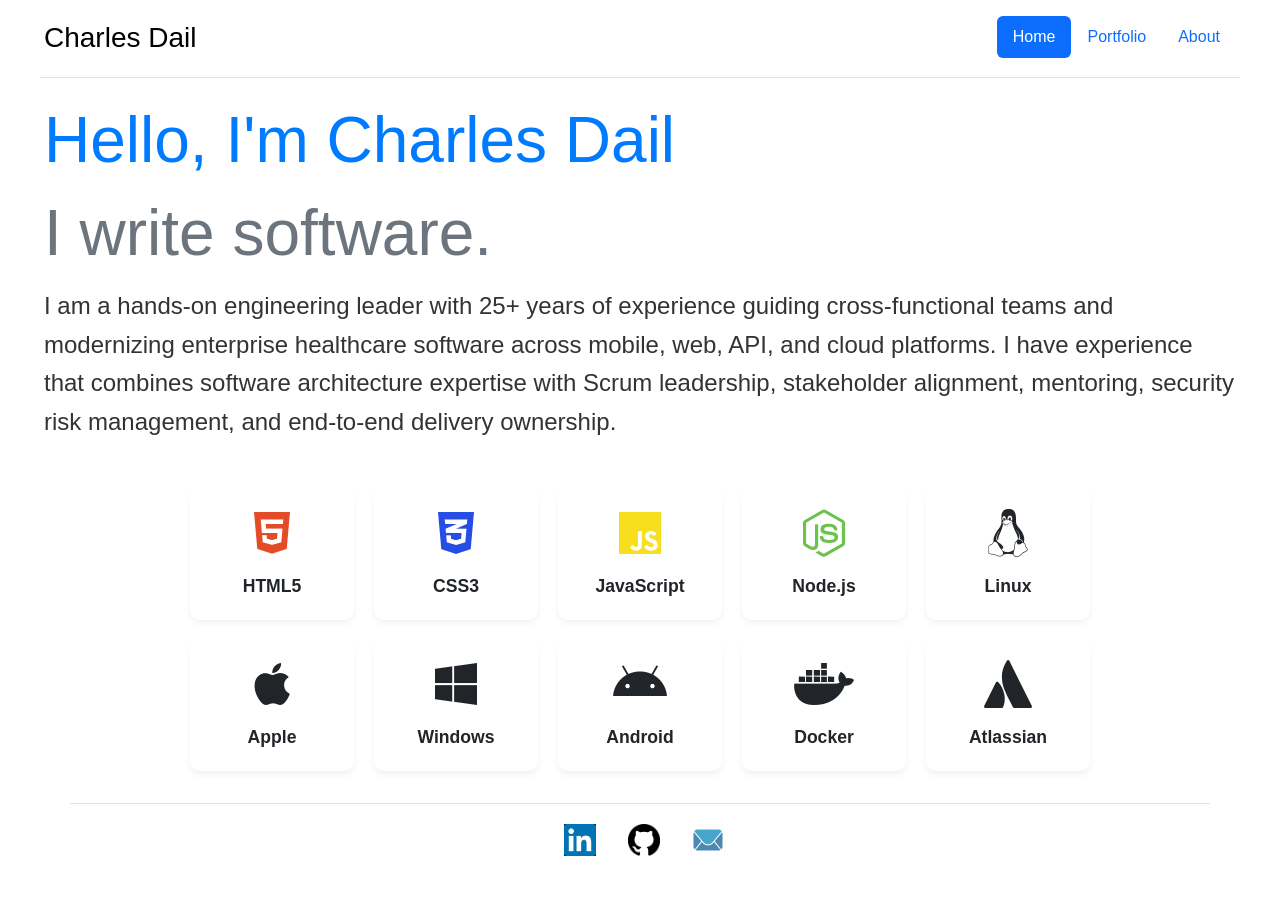
==== index.html @ 9e250a26 "updated icons" ====
<!doctype html>
<html lang="en">
  <head>
    <meta charset="UTF-8" />
    <meta name="viewport" content="width=device-width, initial-scale=1.0" />
    <meta
      http-equiv="Cache-Control"
      content="no-store, no-cache, must-revalidate, max-age=0"
    />
    <meta http-equiv="Pragma" content="no-cache" />
    <meta http-equiv="Expires" content="0" />
    <title>Charles Dail</title>
    <link
      href="https://cdn.jsdelivr.net/npm/bootstrap@5.3.8/dist/css/bootstrap.min.css"
      rel="stylesheet"
      integrity="sha384-sRIl4kxILFvY47J16cr9ZwB07vP4J8+LH7qKQnuqkuIAvNWLzeN8tE5YBujZqJLB"
      crossorigin="anonymous"
    />
    <link rel="stylesheet" href="styles/style.css" />
    <link
      rel="stylesheet"
      href="https://cdnjs.cloudflare.com/ajax/libs/font-awesome/6.7.2/css/all.min.css"
    />
  </head>
  <body>
    <div data-include="partials/header.html"></div>
    <main class="container-fluid px-1">
      <section>
        <p class="color-primary display-3">Hello, I'm Charles Dail</p>
        <p class="color-secondary display-3">I write software.</p>
        <p class="page-content">
          I am a hands-on engineering leader with 25+ years of experience
          guiding cross-functional teams and modernizing enterprise healthcare
          software across mobile, web, API, and cloud platforms. I have
          experience that combines software architecture expertise with Scrum
          leadership, stakeholder alignment, mentoring, security risk
          management, and end-to-end delivery ownership.
        </p>
      </section>
      <section class="d-flex justify-content-center align-items-center my-5">
        <div class="skills-container">
          <div class="skill-card">
            <i class="fa-brands fa-html5 html-icon"></i>
            <span>HTML5</span>
          </div>

          <div class="skill-card">
            <i class="fa-brands fa-css3-alt css-icon"></i>
            <span>CSS3</span>
          </div>

          <div class="skill-card">
            <i class="fa-brands fa-js js-icon"></i>
            <span>JavaScript</span>
          </div>
          <div class="skill-card">
            <i class="fa-brands fa-node-js node-icon"></i>
            <span>Node.js</span>
          </div>

          <div class="skill-card">
            <i class="fa-brands fa-linux linux-icon"></i>
            <span>Linux</span>
          </div>

          <div class="skill-card">
            <i class="fa-brands fa-apple apple-icon"></i>
            <span>Apple</span>
          </div>
          <div class="skill-card">
            <i class="fa-brands fa-windows windows-icon"></i>
            <span>Windows</span>
          </div>
          <div class="skill-card">
            <i class="fa-brands fa-android android-icon"></i>
            <span>Android</span>
          </div>

          <div class="skill-card">
            <i class="fa-brands fa-docker docker-icon"></i>
            <span>Docker</span>
          </div>
          <div class="skill-card">
            <i class="fa-brands fa-atlassian atlassian-icon"></i>
            <span>Atlassian</span>
          </div>
          <div class="skill-card">
            <i class="fa-brands fa-github github-icon"></i>
            <span>GitHub</span>
          </div>
        </div>
      </section>
    </main>
    <div data-include="partials/footer.html"></div>

    <script
      src="https://cdn.jsdelivr.net/npm/bootstrap@5.3.8/dist/js/bootstrap.bundle.min.js"
      integrity="sha384-FKyoEForCGlyvwx9Hj09JcYn3nv7wiPVlz7YYwJrWVcXK/BmnVDxM+D2scQbITxI"
      crossorigin="anonymous"
    ></script>
    <script src="scripts/includes.js"></script>
  </body>
</html>
---- styles/style.css ----
:root {
  --bg-color: #f4f7f6;
  --card-bg: #ffffff;
  --text-color: #333333;
  --html-color: #e34c26;
  --css-color: #264de4;
  --js-color: #f7df1e;
  --react-color: #61dafb;
  --node-color: #6cc24a;
  --python-color: #3776ab;
}
html {
  height: 100%;
}

body {
  font-family: Arial, sans-serif;
  margin: 0;
  padding: 0;
  line-height: 1.6;
  width: 100%;
  display: flex;
  flex-direction: column;
  height: 100vh;
  overflow: hidden;
}

main {
  flex: 1;
  overflow-y: auto;
  min-height: 0;
  padding-bottom: 5.5rem;
}
h1 {
  color: #333;
}

.container-fluid {
  max-width: 1200px;
  margin: 0 auto;
  width: 100%;
}

.color-primary {
  color: #007bff;
}
.color-secondary {
  color: #6c757d;
}

.profile-image {
  border: 3px solid black;
  height: 600px;
  width: 600px;
}

.social-icon {
  width: 32px;
  height: 32px;
}

.page-title {
  font-size: 2rem;
  margin-bottom: 1rem;
}

.page-content {
  font-size: 1.5rem;
  color: #333;
}

.skills-container {
  display: grid;
  grid-template-columns: repeat(auto-fit, minmax(150px, 1fr));
  gap: 20px;
  width: 100%;
  max-width: 900px;
}

.skill-card {
  background: var(--card-bg);
  padding: 20px;
  border-radius: 10px;
  text-align: center;
  box-shadow: 0 4px 6px rgba(0, 0, 0, 0.05);
  transition:
    transform 0.2s ease,
    box-shadow 0.2s ease;
}

.skill-card:hover {
  transform: translateY(-5px);
  box-shadow: 0 8px 15px rgba(0, 0, 0, 0.1);
}

.skill-card i {
  font-size: 3rem;
  margin-bottom: 15px;
}

.skill-card span {
  display: block;
  font-weight: 600;
  font-size: 1.1rem;
}

/* Brand Colors for Icons */
.html-icon {
  color: var(--html-color);
}
.css-icon {
  color: var(--css-color);
}
.js-icon {
  color: var(--js-color);
}
.react-icon {
  color: var(--react-color);
}
.node-icon {
  color: var(--node-color);
}
.python-icon {
  color: var(--python-color);
}
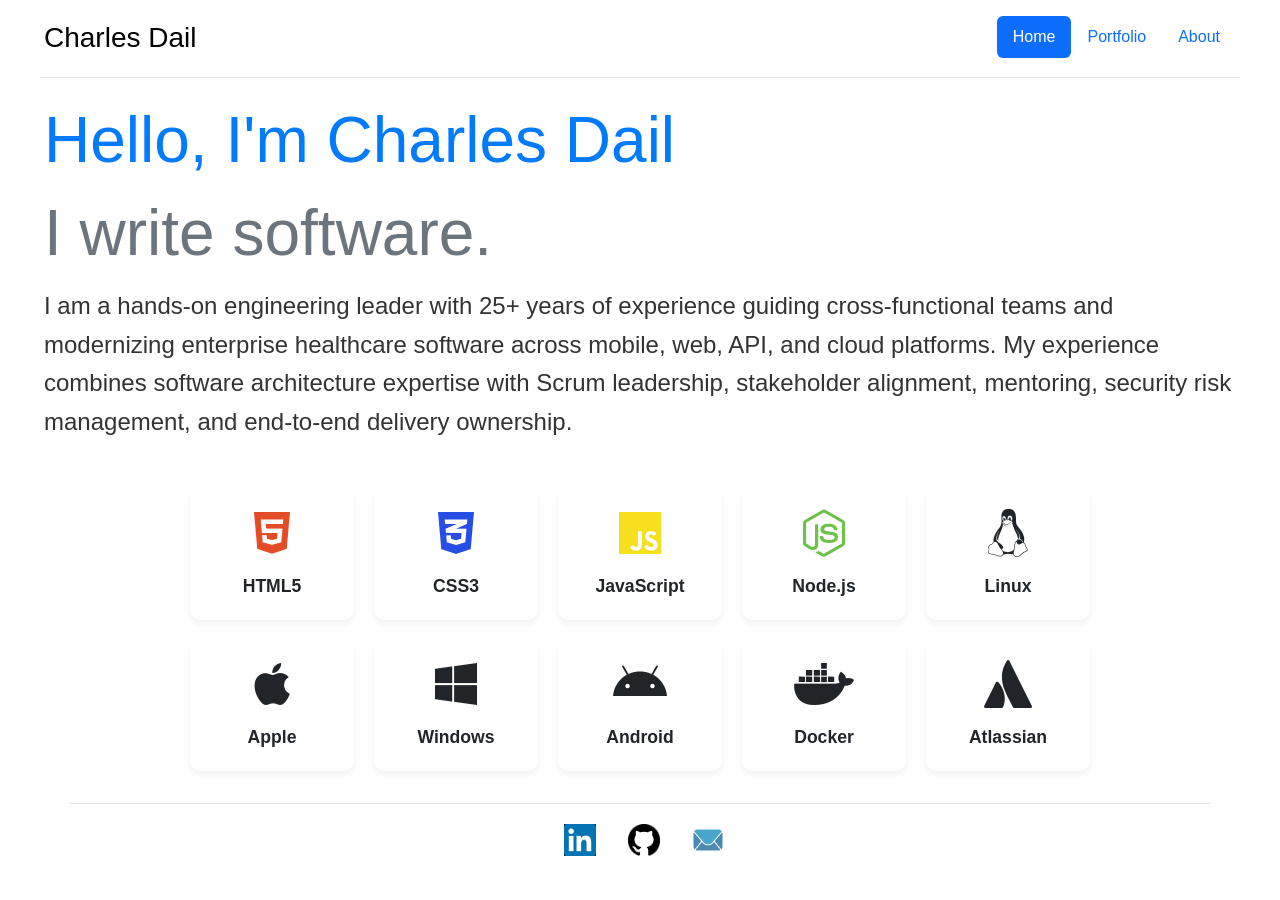
==== commit 1b5f2f59: "my profile updates" ====
--- a/index.html
+++ b/index.html
@@ -16,11 +16,11 @@
       integrity="sha384-sRIl4kxILFvY47J16cr9ZwB07vP4J8+LH7qKQnuqkuIAvNWLzeN8tE5YBujZqJLB"
       crossorigin="anonymous"
     />
-    <link rel="stylesheet" href="styles/style.css" />
     <link
       rel="stylesheet"
       href="https://cdnjs.cloudflare.com/ajax/libs/font-awesome/6.7.2/css/all.min.css"
     />
+    <link rel="stylesheet" href="styles/style.css" />
   </head>
   <body>
     <div data-include="partials/header.html"></div>
@@ -31,8 +31,8 @@
         <p class="page-content">
           I am a hands-on engineering leader with 25+ years of experience
           guiding cross-functional teams and modernizing enterprise healthcare
-          software across mobile, web, API, and cloud platforms. I have
-          experience that combines software architecture expertise with Scrum
+          software across mobile, web, API, and cloud platforms.  My experience 
+          combines software architecture expertise with Scrum
           leadership, stakeholder alignment, mentoring, security risk
           management, and end-to-end delivery ownership.
         </p>
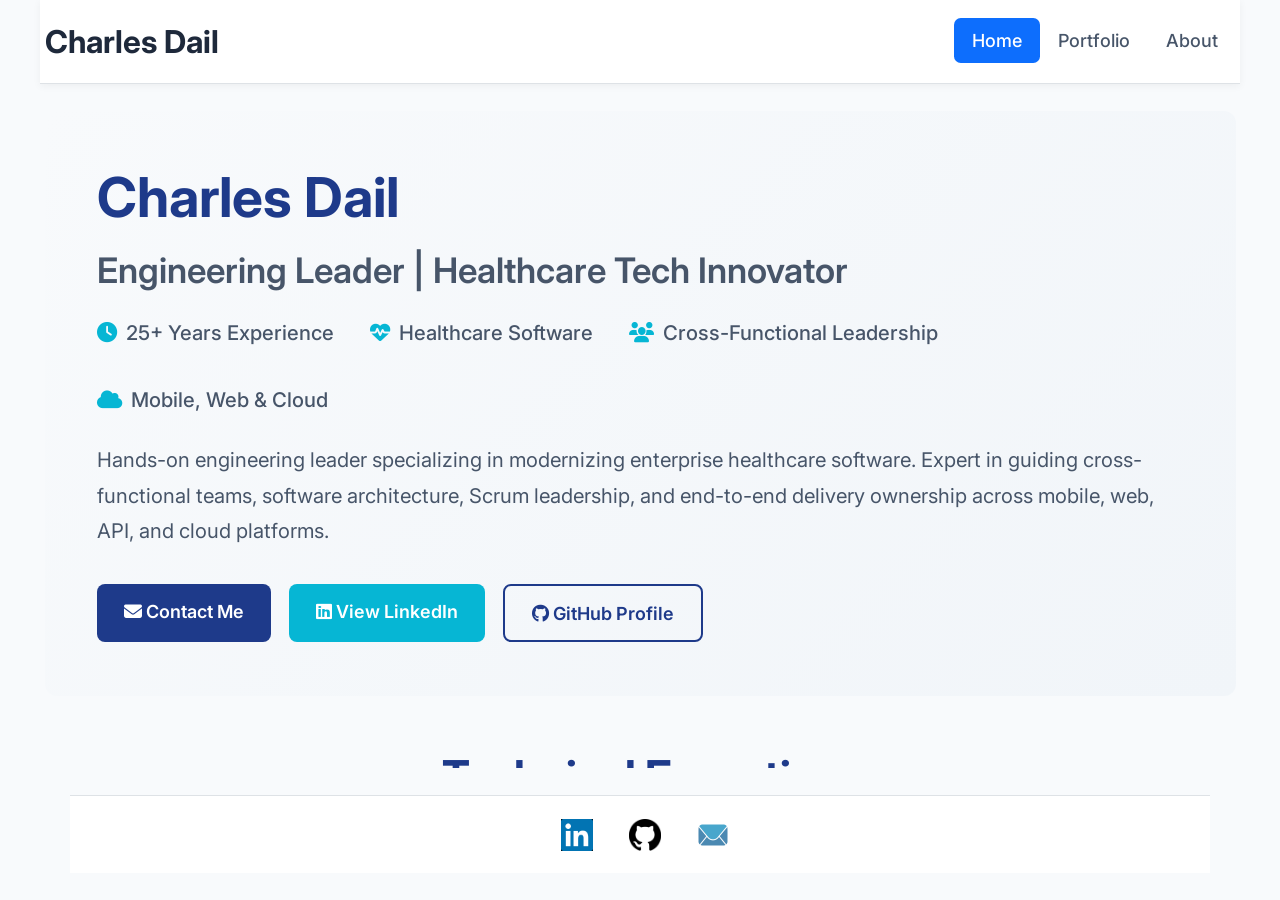
==== commit b20712b2: "updated colors, typography and overal tone" ====
--- a/index.html
+++ b/index.html
@@ -3,13 +3,31 @@
   <head>
     <meta charset="UTF-8" />
     <meta name="viewport" content="width=device-width, initial-scale=1.0" />
+    <meta name="description" content="Charles Dail - Engineering leader with 25+ years modernizing healthcare software. Expert in cross-functional team leadership, software architecture, and agile delivery across mobile, web, API, and cloud platforms." />
+    <meta name="keywords" content="engineering leader, software architect, healthcare technology, agile leadership, scrum master, full stack developer, mobile development, cloud architecture" />
+    <meta name="author" content="Charles Dail" />
+    
+    <!-- Open Graph / Social Media -->
+    <meta property="og:type" content="website" />
+    <meta property="og:title" content="Charles Dail - Engineering Leader & Software Architect" />
+    <meta property="og:description" content="Engineering leader with 25+ years modernizing healthcare software. Expert in team leadership, architecture, and agile delivery." />
+    <meta property="og:url" content="https://tonydail.github.io/tonydail/" />
+    
+    <!-- Twitter Card -->
+    <meta name="twitter:card" content="summary_large_image" />
+    <meta name="twitter:title" content="Charles Dail - Engineering Leader & Software Architect" />
+    <meta name="twitter:description" content="Engineering leader with 25+ years modernizing healthcare software. Expert in team leadership, architecture, and agile delivery." />
+    
     <meta
       http-equiv="Cache-Control"
       content="no-store, no-cache, must-revalidate, max-age=0"
     />
     <meta http-equiv="Pragma" content="no-cache" />
     <meta http-equiv="Expires" content="0" />
-    <title>Charles Dail</title>
+    <title>Charles Dail - Engineering Leader & Software Architect</title>
+    <link rel="preconnect" href="https://fonts.googleapis.com">
+    <link rel="preconnect" href="https://fonts.gstatic.com" crossorigin>
+    <link href="https://fonts.googleapis.com/css2?family=Inter:wght@400;500;600;700&display=swap" rel="stylesheet">
     <link
       href="https://cdn.jsdelivr.net/npm/bootstrap@5.3.8/dist/css/bootstrap.min.css"
       rel="stylesheet"
@@ -24,69 +42,129 @@
   </head>
   <body>
     <div data-include="partials/header.html"></div>
-    <main class="container-fluid px-1">
-      <section>
-        <p class="color-primary display-3">Hello, I'm Charles Dail</p>
-        <p class="color-secondary display-3">I write software.</p>
-        <p class="page-content">
-          I am a hands-on engineering leader with 25+ years of experience
-          guiding cross-functional teams and modernizing enterprise healthcare
-          software across mobile, web, API, and cloud platforms.  My experience 
-          combines software architecture expertise with Scrum
-          leadership, stakeholder alignment, mentoring, security risk
-          management, and end-to-end delivery ownership.
-        </p>
+    <main class="container-fluid px-1" role="main">
+      <section class="hero-section">
+        <div class="container px-4">
+          <p class="hero-headline color-primary">Charles Dail</p>
+          <p class="hero-subheadline color-secondary">Engineering Leader | Healthcare Tech Innovator</p>
+          
+          <div class="hero-metrics">
+            <span class="hero-metric"><i class="fas fa-clock"></i> 25+ Years Experience</span>
+            <span class="hero-metric"><i class="fas fa-heartbeat"></i> Healthcare Software</span>
+            <span class="hero-metric"><i class="fas fa-users"></i> Cross-Functional Leadership</span>
+            <span class="hero-metric"><i class="fas fa-cloud"></i> Mobile, Web & Cloud</span>
+          </div>
+          
+          <p class="page-content">
+            Hands-on engineering leader specializing in modernizing enterprise healthcare
+            software. Expert in guiding cross-functional teams, software architecture,
+            Scrum leadership, and end-to-end delivery ownership across mobile, web, API,
+            and cloud platforms.
+          </p>
+          
+          <div class="cta-group">
+            <a href="mailto:tony.dail@gmail.com" class="btn-primary-custom">
+              <i class="fas fa-envelope"></i> Contact Me
+            </a>
+            <a href="https://www.linkedin.com/in/charles-dail-b689771" target="_blank" class="btn-secondary-custom">
+              <i class="fab fa-linkedin"></i> View LinkedIn
+            </a>
+            <a href="https://github.com/tonydail" target="_blank" class="btn-outline-custom">
+              <i class="fab fa-github"></i> GitHub Profile
+            </a>
+          </div>
+        </div>
       </section>
       <section class="d-flex justify-content-center align-items-center my-5">
-        <div class="skills-container">
-          <div class="skill-card">
-            <i class="fa-brands fa-html5 html-icon"></i>
-            <span>HTML5</span>
+        <div class="skills-section">
+          <h2 class="text-center mb-4 color-primary">Technical Expertise</h2>
+          
+          <h3 class="skills-category-title">Leadership & Methodology</h3>
+          <div class="skills-container">
+            <div class="skill-card">
+              <i class="fas fa-users-cog" style="color: var(--accent-purple);"></i>
+              <span>Scrum Master</span>
+            </div>
+            <div class="skill-card">
+              <i class="fas fa-project-diagram" style="color: var(--accent-purple);"></i>
+              <span>Agile Leadership</span>
+            </div>
+            <div class="skill-card">
+              <i class="fa-brands fa-atlassian atlassian-icon"></i>
+              <span>Atlassian Suite</span>
+            </div>
+            <div class="skill-card">
+              <i class="fas fa-sitemap" style="color: var(--accent-purple);"></i>
+              <span>Architecture</span>
+            </div>
           </div>
 
-          <div class="skill-card">
-            <i class="fa-brands fa-css3-alt css-icon"></i>
-            <span>CSS3</span>
+          <h3 class="skills-category-title">Backend & Database</h3>
+          <div class="skills-container">
+            <div class="skill-card">
+              <i class="fas fa-code" style="color: var(--accent-purple);"></i>
+              <span>.NET / C#</span>
+            </div>
+            <div class="skill-card">
+              <i class="fa-brands fa-node-js node-icon"></i>
+              <span>Node.js</span>
+            </div>
+            <div class="skill-card">
+              <i class="fas fa-database" style="color: var(--primary-blue);"></i>
+              <span>SQL Server</span>
+            </div>
+            <div class="skill-card">
+              <i class="fas fa-database" style="color: var(--primary-blue);"></i>
+              <span>PostgreSQL</span>
+            </div>
           </div>
 
-          <div class="skill-card">
-            <i class="fa-brands fa-js js-icon"></i>
-            <span>JavaScript</span>
-          </div>
-          <div class="skill-card">
-            <i class="fa-brands fa-node-js node-icon"></i>
-            <span>Node.js</span>
+          <h3 class="skills-category-title">Frontend</h3>
+          <div class="skills-container">
+            <div class="skill-card">
+              <i class="fa-brands fa-html5 html-icon"></i>
+              <span>HTML5</span>
+            </div>
+            <div class="skill-card">
+              <i class="fa-brands fa-css3-alt css-icon"></i>
+              <span>CSS3</span>
+            </div>
+            <div class="skill-card">
+              <i class="fa-brands fa-js js-icon"></i>
+              <span>JavaScript</span>
+            </div>
           </div>
 
-          <div class="skill-card">
-            <i class="fa-brands fa-linux linux-icon"></i>
-            <span>Linux</span>
-          </div>
-
-          <div class="skill-card">
-            <i class="fa-brands fa-apple apple-icon"></i>
-            <span>Apple</span>
-          </div>
-          <div class="skill-card">
-            <i class="fa-brands fa-windows windows-icon"></i>
-            <span>Windows</span>
-          </div>
-          <div class="skill-card">
-            <i class="fa-brands fa-android android-icon"></i>
-            <span>Android</span>
-          </div>
-
-          <div class="skill-card">
-            <i class="fa-brands fa-docker docker-icon"></i>
-            <span>Docker</span>
-          </div>
-          <div class="skill-card">
-            <i class="fa-brands fa-atlassian atlassian-icon"></i>
-            <span>Atlassian</span>
-          </div>
-          <div class="skill-card">
-            <i class="fa-brands fa-github github-icon"></i>
-            <span>GitHub</span>
+          <h3 class="skills-category-title">Cloud, DevOps & Platforms</h3>
+          <div class="skills-container">
+            <div class="skill-card">
+              <i class="fa-brands fa-docker docker-icon"></i>
+              <span>Docker</span>
+            </div>
+            <div class="skill-card">
+              <i class="fa-brands fa-github github-icon"></i>
+              <span>GitHub</span>
+            </div>
+            <div class="skill-card">
+              <i class="fa-brands fa-apple apple-icon"></i>
+              <span>iOS</span>
+            </div>
+            <div class="skill-card">
+              <i class="fa-brands fa-android android-icon"></i>
+              <span>Android</span>
+            </div>
+            <div class="skill-card">
+              <i class="fa-brands fa-linux linux-icon"></i>
+              <span>Linux</span>
+            </div>
+            <div class="skill-card">
+              <i class="fa-brands fa-windows windows-icon"></i>
+              <span>Windows</span>
+            </div>
+            <div class="skill-card">
+              <i class="fas fa-cloud" style="color: var(--secondary-teal);"></i>
+              <span>Azure</span>
+            </div>
           </div>
         </div>
       </section>
--- a/styles/style.css
+++ b/styles/style.css
@@ -1,28 +1,86 @@
 :root {
-  --bg-color: #f4f7f6;
-  --card-bg: #ffffff;
-  --text-color: #333333;
+  /* Brand Colors - Trustworthy + Innovative + Developer-Focused */
+  --primary-blue: #1e3a8a; /* Deep blue - trustworthy, professional */
+  --primary-blue-light: #3b82f6; /* Lighter blue for interactive elements */
+  --primary-blue-dark: #1e293b; /* Dark blue for headers */
+  
+  --secondary-teal: #06b6d4; /* Vibrant teal - innovative, energetic */
+  --secondary-teal-light: #22d3ee;
+  --secondary-teal-dark: #0891b2;
+  
+  --accent-orange: #f97316; /* Warm orange - call to action */
+  --accent-purple: #8b5cf6; /* Purple - creative, technical */
+  
+  /* Neutrals */
+  --gray-50: #f8fafc;
+  --gray-100: #f1f5f9;
+  --gray-200: #e2e8f0;
+  --gray-300: #cbd5e1;
+  --gray-400: #94a3b8;
+  --gray-500: #64748b;
+  --gray-600: #475569;
+  --gray-700: #334155;
+  --gray-800: #1e293b;
+  --gray-900: #0f172a;
+  
+  /* Semantic Colors */
+  --text-primary: #0f172a;
+  --text-secondary: #475569;
+  --text-muted: #64748b;
+  --bg-primary: #ffffff;
+  --bg-secondary: #f8fafc;
+  --bg-tertiary: #f1f5f9;
+  
+  --success: #10b981;
+  --warning: #f59e0b;
+  --error: #ef4444;
+  --info: #06b6d4;
+  
+  /* Legacy brand colors for skill icons */
   --html-color: #e34c26;
   --css-color: #264de4;
   --js-color: #f7df1e;
   --react-color: #61dafb;
   --node-color: #6cc24a;
   --python-color: #3776ab;
+  
+  /* Typography Scale - Modular Scale 1.25 */
+  --font-base: 18px;
+  --font-sm: 0.875rem;
+  --font-md: 1rem;
+  --font-lg: 1.125rem;
+  --font-xl: 1.25rem;
+  --font-2xl: 1.563rem;
+  --font-3xl: 1.953rem;
+  --font-4xl: 2.441rem;
+  --font-5xl: 3.052rem;
+  
+  --line-height-tight: 1.2;
+  --line-height-normal: 1.5;
+  --line-height-relaxed: 1.75;
+  
+  --font-weight-normal: 400;
+  --font-weight-medium: 500;
+  --font-weight-semibold: 600;
+  --font-weight-bold: 700;
 }
 html {
   height: 100%;
+  font-size: var(--font-base);
 }
 
 body {
-  font-family: Arial, sans-serif;
+  font-family: 'Inter', -apple-system, BlinkMacSystemFont, 'Segoe UI', Roboto, 'Helvetica Neue', Arial, sans-serif;
   margin: 0;
   padding: 0;
-  line-height: 1.6;
+  line-height: var(--line-height-normal);
   width: 100%;
   display: flex;
   flex-direction: column;
   height: 100vh;
   overflow: hidden;
+  background-color: var(--bg-secondary);
+  color: var(--text-primary);
 }
 
 main {
@@ -31,6 +89,34 @@
   min-height: 0;
   padding-bottom: 5.5rem;
 }
+h1, h2, h3, h4, h5, h6 {
+  font-family: 'Inter', -apple-system, BlinkMacSystemFont, 'Segoe UI', sans-serif;
+  font-weight: var(--font-weight-bold);
+  line-height: var(--line-height-tight);
+  color: var(--primary-blue-dark);
+  margin-top: 0;
+}
+
+h1 {
+  font-size: var(--font-5xl);
+  margin-bottom: 1.5rem;
+}
+
+h2 {
+  font-size: var(--font-4xl);
+  margin-bottom: 1.25rem;
+}
+
+h3 {
+  font-size: var(--font-3xl);
+  margin-bottom: 1rem;
+}
+
+h4 {
+  font-size: var(--font-2xl);
+  margin-bottom: 0.875rem;
+}
+
 h1 {
   color: #333;
 }
@@ -42,10 +128,10 @@
 }
 
 .color-primary {
-  color: #007bff;
+  color: var(--primary-blue);
 }
 .color-secondary {
-  color: #6c757d;
+  color: var(--text-secondary);
 }
 
 .profile-image {
@@ -60,13 +146,17 @@
 }
 
 .page-title {
-  font-size: 2rem;
-  margin-bottom: 1rem;
+  font-size: var(--font-4xl);
+  font-weight: var(--font-weight-bold);
+  line-height: var(--line-height-tight);
+  margin-bottom: 1.5rem;
 }
 
 .page-content {
-  font-size: 1.5rem;
-  color: #333;
+  font-size: var(--font-lg);
+  line-height: var(--line-height-relaxed);
+  color: var(--text-secondary);
+  margin-bottom: 1.5rem;
 }
 
 .skills-container {
@@ -78,7 +168,7 @@
 }
 
 .skill-card {
-  background: var(--card-bg);
+  background: var(--bg-primary);
   padding: 20px;
   border-radius: 10px;
   text-align: center;
@@ -86,11 +176,13 @@
   transition:
     transform 0.2s ease,
     box-shadow 0.2s ease;
+  border: 1px solid var(--gray-200);
 }
 
 .skill-card:hover {
   transform: translateY(-5px);
   box-shadow: 0 8px 15px rgba(0, 0, 0, 0.1);
+  border-color: var(--secondary-teal);
 }
 
 .skill-card i {
@@ -100,8 +192,9 @@
 
 .skill-card span {
   display: block;
-  font-weight: 600;
-  font-size: 1.1rem;
+  font-weight: var(--font-weight-semibold);
+  font-size: var(--font-lg);
+  color: var(--text-primary);
 }
 
 /* Brand Colors for Icons */
@@ -123,3 +216,349 @@
 .python-icon {
   color: var(--python-color);
 }
+.linux-icon {
+  color: var(--gray-800);
+}
+.apple-icon {
+  color: var(--gray-700);
+}
+.windows-icon {
+  color: #0078D4;
+}
+.android-icon {
+  color: #3DDC84;
+}
+.docker-icon {
+  color: #2496ED;
+}
+.atlassian-icon {
+  color: #0052CC;
+}
+.github-icon {
+  color: var(--gray-900);
+}
+
+/* Buttons and CTAs */
+.btn-primary-custom {
+  background-color: var(--primary-blue);
+  color: white;
+  padding: 0.75rem 1.5rem;
+  border-radius: 8px;
+  font-weight: var(--font-weight-semibold);
+  text-decoration: none;
+  display: inline-block;
+  transition: all 0.2s ease;
+  border: none;
+  cursor: pointer;
+}
+
+.btn-primary-custom:hover {
+  background-color: var(--primary-blue-dark);
+  transform: translateY(-2px);
+  box-shadow: 0 4px 12px rgba(30, 58, 138, 0.3);
+  color: white;
+}
+
+.btn-secondary-custom {
+  background-color: var(--secondary-teal);
+  color: white;
+  padding: 0.75rem 1.5rem;
+  border-radius: 8px;
+  font-weight: var(--font-weight-semibold);
+  text-decoration: none;
+  display: inline-block;
+  transition: all 0.2s ease;
+  border: none;
+  cursor: pointer;
+}
+
+.btn-secondary-custom:hover {
+  background-color: var(--secondary-teal-dark);
+  transform: translateY(-2px);
+  box-shadow: 0 4px 12px rgba(6, 182, 212, 0.3);
+  color: white;
+}
+
+.btn-outline-custom {
+  background-color: transparent;
+  color: var(--primary-blue);
+  padding: 0.75rem 1.5rem;
+  border-radius: 8px;
+  font-weight: var(--font-weight-semibold);
+  text-decoration: none;
+  display: inline-block;
+  transition: all 0.2s ease;
+  border: 2px solid var(--primary-blue);
+  cursor: pointer;
+}
+
+.btn-outline-custom:hover {
+  background-color: var(--primary-blue);
+  color: white;
+  transform: translateY(-2px);
+}
+
+/* Links */
+a {
+  color: var(--secondary-teal);
+  text-decoration: none;
+  transition: color 0.2s ease;
+}
+
+a:hover {
+  color: var(--secondary-teal-dark);
+  text-decoration: underline;
+}
+
+/* Hero Section Styles */
+.hero-section {
+  background: linear-gradient(135deg, var(--bg-secondary) 0%, var(--gray-100) 100%);
+  padding: 3rem 0;
+  border-radius: 12px;
+  margin-bottom: 2rem;
+}
+
+.hero-headline {
+  font-size: var(--font-5xl);
+  font-weight: var(--font-weight-bold);
+  line-height: var(--line-height-tight);
+  margin-bottom: 1rem;
+}
+
+.hero-subheadline {
+  font-size: var(--font-3xl);
+  font-weight: var(--font-weight-semibold);
+  line-height: var(--line-height-tight);
+  margin-bottom: 1.5rem;
+}
+
+.hero-metrics {
+  display: flex;
+  gap: 2rem;
+  margin: 1.5rem 0;
+  flex-wrap: wrap;
+}
+
+.hero-metric {
+  display: flex;
+  align-items: center;
+  gap: 0.5rem;
+  font-size: var(--font-lg);
+  font-weight: var(--font-weight-medium);
+  color: var(--text-secondary);
+}
+
+.hero-metric i {
+  color: var(--secondary-teal);
+}
+
+.cta-group {
+  display: flex;
+  gap: 1rem;
+  margin-top: 2rem;
+  flex-wrap: wrap;
+}
+
+/* Skills Section */
+.skills-section {
+  width: 100%;
+  max-width: 1200px;
+}
+
+.skills-category-title {
+  font-size: var(--font-2xl);
+  font-weight: var(--font-weight-semibold);
+  color: var(--primary-blue-dark);
+  margin-top: 2.5rem;
+  margin-bottom: 1.25rem;
+  padding-bottom: 0.5rem;
+  border-bottom: 2px solid var(--secondary-teal);
+}
+
+/* About Page Sections */
+.about-summary {
+  background: var(--bg-tertiary);
+  padding: 2rem;
+  border-radius: 12px;
+  margin-bottom: 2rem;
+  border-left: 4px solid var(--secondary-teal);
+}
+
+.about-summary h2 {
+  font-size: var(--font-2xl);
+  color: var(--primary-blue);
+  margin-bottom: 1rem;
+}
+
+.section-heading {
+  font-size: var(--font-2xl);
+  font-weight: var(--font-weight-semibold);
+  color: var(--primary-blue-dark);
+  margin-top: 2.5rem;
+  margin-bottom: 1rem;
+  padding-bottom: 0.5rem;
+  border-bottom: 2px solid var(--gray-300);
+}
+
+/* Portfolio Cards */
+.portfolio-grid {
+  display: grid;
+  grid-template-columns: repeat(auto-fit, minmax(350px, 1fr));
+  gap: 2rem;
+  margin-top: 2rem;
+}
+
+.portfolio-card {
+  background: var(--bg-primary);
+  border: 1px solid var(--gray-200);
+  border-radius: 12px;
+  overflow: hidden;
+  transition: all 0.3s ease;
+  box-shadow: 0 2px 8px rgba(0, 0, 0, 0.05);
+}
+
+.portfolio-card:hover {
+  transform: translateY(-5px);
+  box-shadow: 0 8px 20px rgba(0, 0, 0, 0.1);
+  border-color: var(--secondary-teal);
+}
+
+.portfolio-card-header {
+  background: linear-gradient(135deg, var(--primary-blue) 0%, var(--primary-blue-light) 100%);
+  color: white;
+  padding: 1.5rem;
+  display: flex;
+  align-items: center;
+  gap: 1rem;
+}
+
+.portfolio-icon {
+  font-size: 2rem;
+  color: var(--secondary-teal-light);
+}
+
+.portfolio-card-header h3 {
+  margin: 0;
+  font-size: var(--font-xl);
+  color: white;
+}
+
+.portfolio-card-body {
+  padding: 1.5rem;
+}
+
+.portfolio-card-body p {
+  font-size: var(--font-md);
+  line-height: var(--line-height-normal);
+  color: var(--text-secondary);
+  margin-bottom: 1rem;
+}
+
+.portfolio-card-body ul {
+  margin: 1rem 0;
+  padding-left: 1.5rem;
+}
+
+.portfolio-card-body li {
+  color: var(--text-secondary);
+  margin-bottom: 0.5rem;
+}
+
+.tech-tags {
+  display: flex;
+  flex-wrap: wrap;
+  gap: 0.5rem;
+  margin: 1rem 0;
+}
+
+.tech-tag {
+  background: var(--bg-tertiary);
+  color: var(--primary-blue);
+  padding: 0.25rem 0.75rem;
+  border-radius: 6px;
+  font-size: var(--font-sm);
+  font-weight: var(--font-weight-medium);
+  border: 1px solid var(--gray-300);
+}
+
+.portfolio-card-footer {
+  padding: 1rem 1.5rem;
+  background: var(--bg-secondary);
+  border-top: 1px solid var(--gray-200);
+}
+
+.btn-sm {
+  padding: 0.5rem 1rem;
+  font-size: var(--font-sm);
+}
+
+/* Header and Navigation */
+header {
+  background: var(--bg-primary);
+  box-shadow: 0 2px 8px rgba(0, 0, 0, 0.05);
+}
+
+.header-name {
+  font-weight: var(--font-weight-bold);
+  color: var(--primary-blue-dark);
+}
+
+.nav-link-custom {
+  color: var(--text-secondary);
+  font-weight: var(--font-weight-medium);
+  transition: all 0.2s ease;
+  border-radius: 8px;
+  padding: 0.5rem 1rem;
+}
+
+.nav-link-custom:hover {
+  color: var(--primary-blue);
+  background-color: var(--bg-secondary);
+}
+
+.nav-link-custom.active {
+  color: white;
+  background-color: var(--primary-blue);
+}
+
+.nav-link-custom.active:hover {
+  background-color: var(--primary-blue-dark);
+}
+
+/* Footer */
+footer {
+  background: var(--bg-primary);
+  border-top: 2px solid var(--gray-200);
+}
+
+/* Responsive adjustments */
+@media (max-width: 768px) {
+  .hero-headline {
+    font-size: var(--font-4xl);
+  }
+  
+  .hero-subheadline {
+    font-size: var(--font-2xl);
+  }
+  
+  .hero-metrics {
+    flex-direction: column;
+    gap: 0.75rem;
+  }
+  
+  .cta-group {
+    flex-direction: column;
+    width: 100%;
+  }
+  
+  .btn-primary-custom,
+  .btn-secondary-custom,
+  .btn-outline-custom {
+    width: 100%;
+    text-align: center;
+  }
+  
+  .portfolio-grid {
+    grid-template-columns: 1fr;
+  }
+}
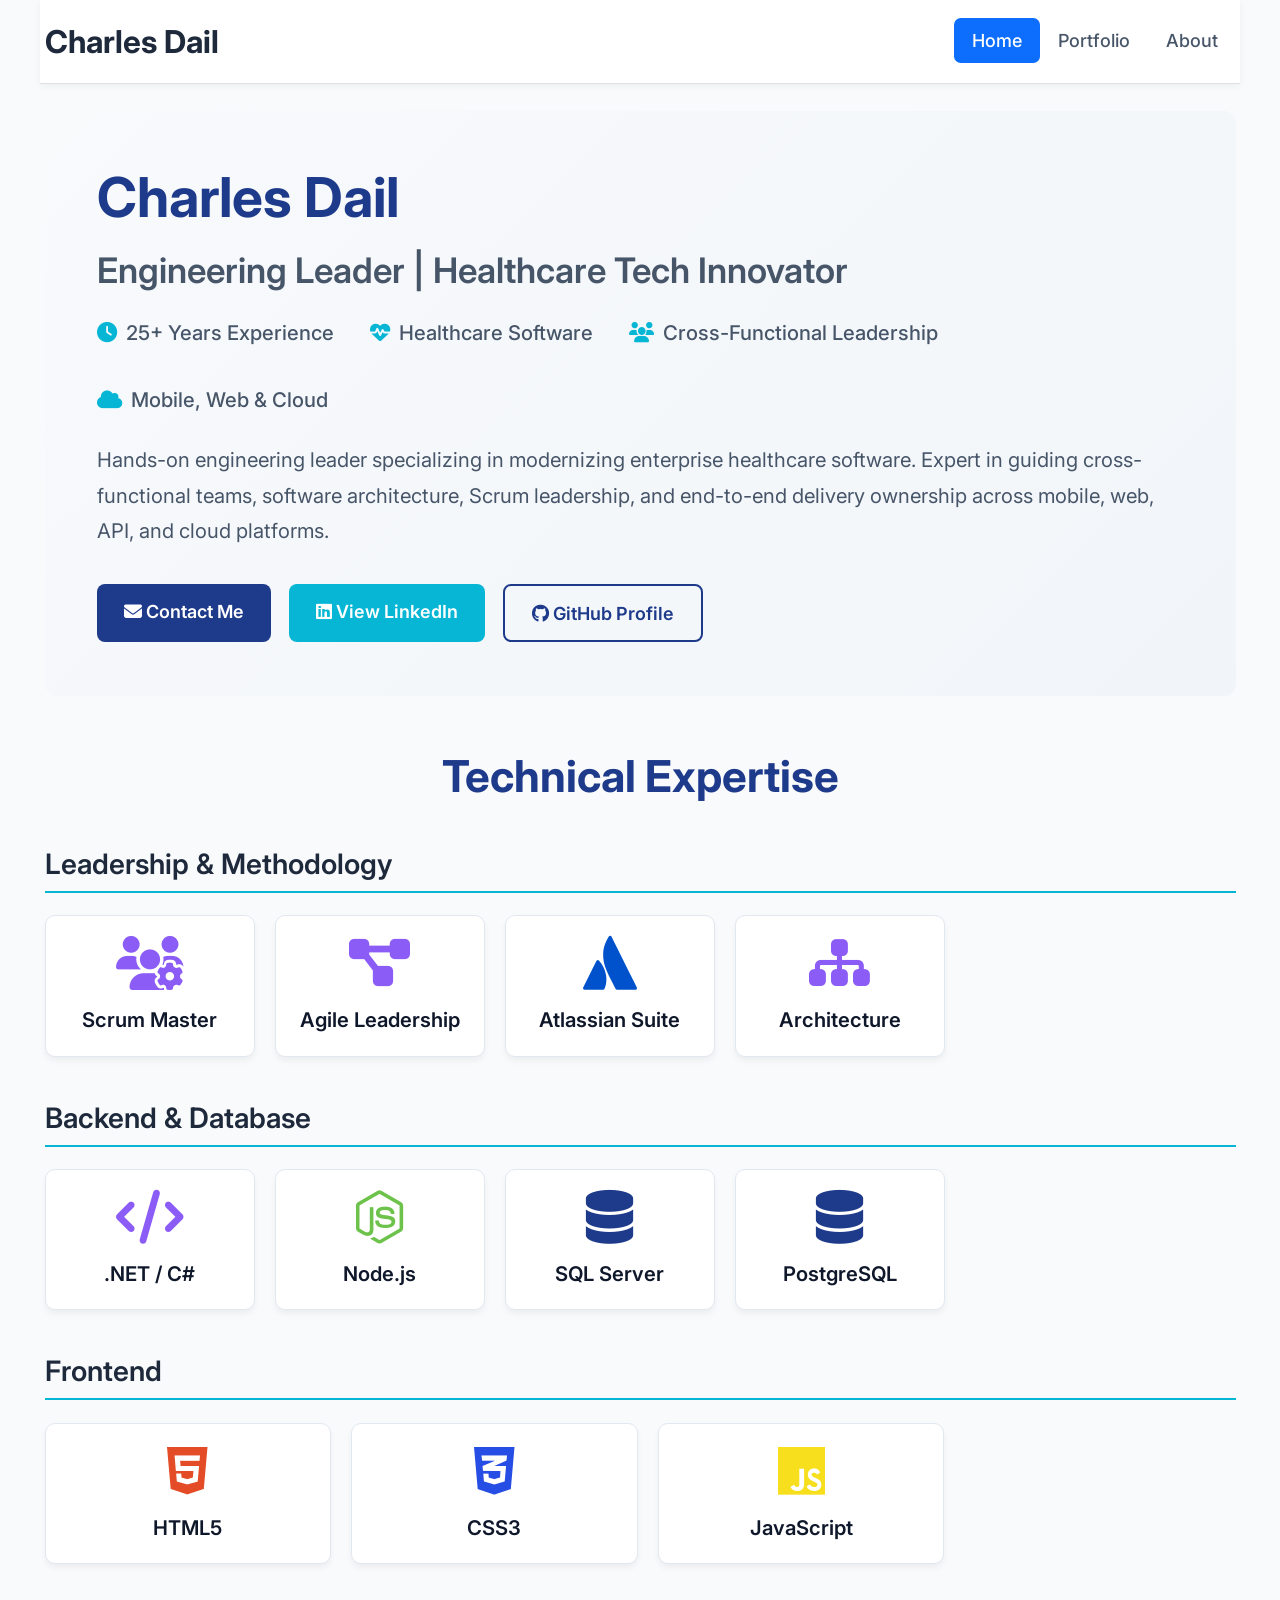
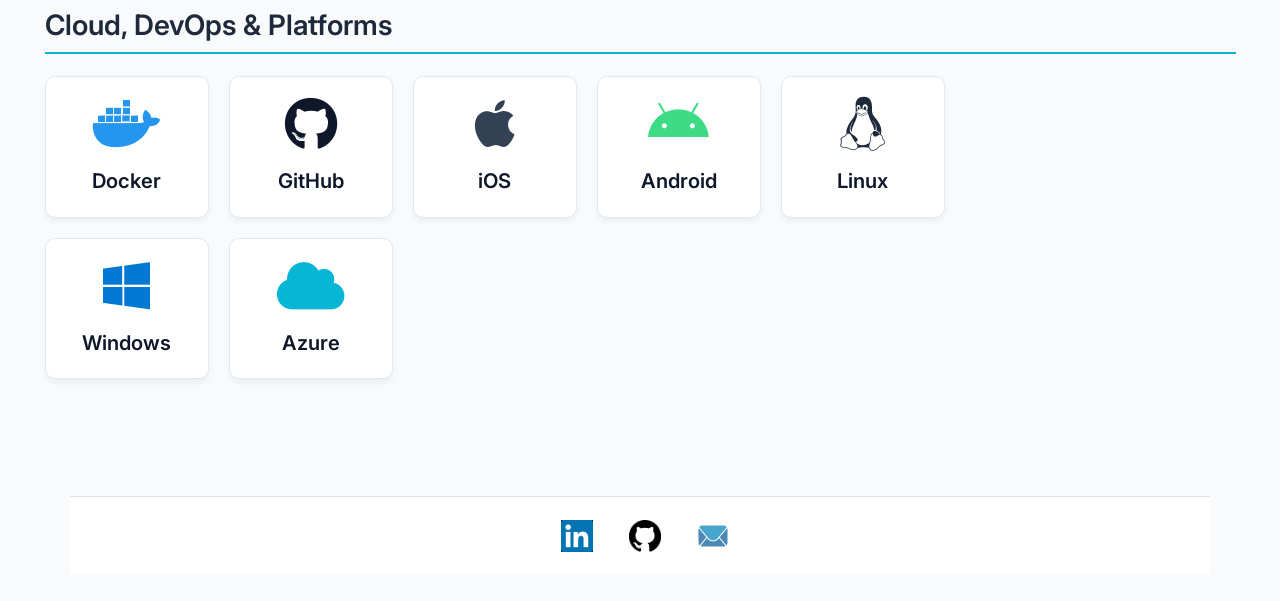
==== commit f90ebe5b: "Fixed LinkedIn links and added readme file." ====
--- a/index.html
+++ b/index.html
@@ -66,7 +66,7 @@
             <a href="mailto:tony.dail@gmail.com" class="btn-primary-custom">
               <i class="fas fa-envelope"></i> Contact Me
             </a>
-            <a href="https://www.linkedin.com/in/charles-dail-b689771" target="_blank" class="btn-secondary-custom">
+            <a href="https://www.linkedin.com/in/charlesadail" target="_blank" class="btn-secondary-custom">
               <i class="fab fa-linkedin"></i> View LinkedIn
             </a>
             <a href="https://github.com/tonydail" target="_blank" class="btn-outline-custom">
--- a/styles/style.css
+++ b/styles/style.css
@@ -65,7 +65,6 @@
   --font-weight-bold: 700;
 }
 html {
-  height: 100%;
   font-size: var(--font-base);
 }
 
@@ -75,19 +74,16 @@
   padding: 0;
   line-height: var(--line-height-normal);
   width: 100%;
+  background-color: var(--bg-secondary);
+  color: var(--text-primary);
+  min-height: 100vh;
   display: flex;
   flex-direction: column;
-  height: 100vh;
-  overflow: hidden;
-  background-color: var(--bg-secondary);
-  color: var(--text-primary);
 }
 
 main {
   flex: 1;
-  overflow-y: auto;
-  min-height: 0;
-  padding-bottom: 5.5rem;
+  padding-bottom: 2rem;
 }
 h1, h2, h3, h4, h5, h6 {
   font-family: 'Inter', -apple-system, BlinkMacSystemFont, 'Segoe UI', sans-serif;
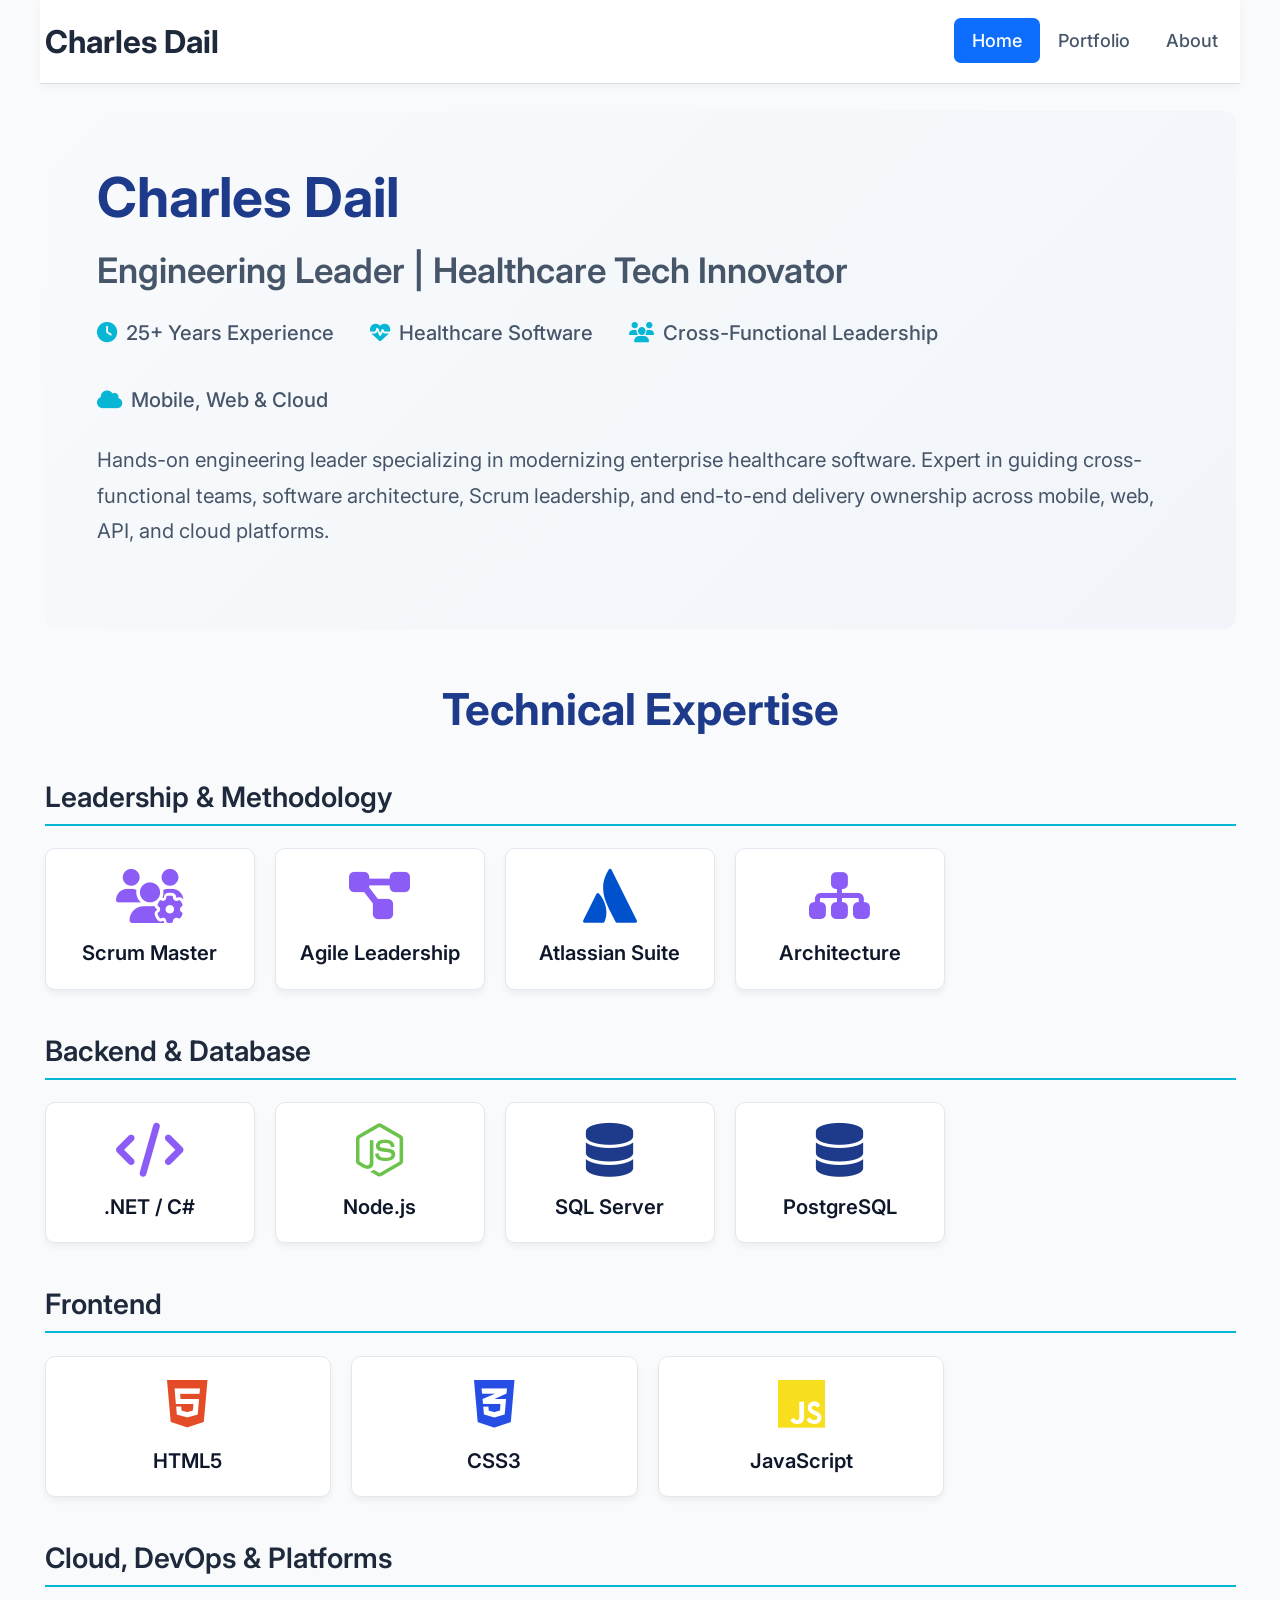
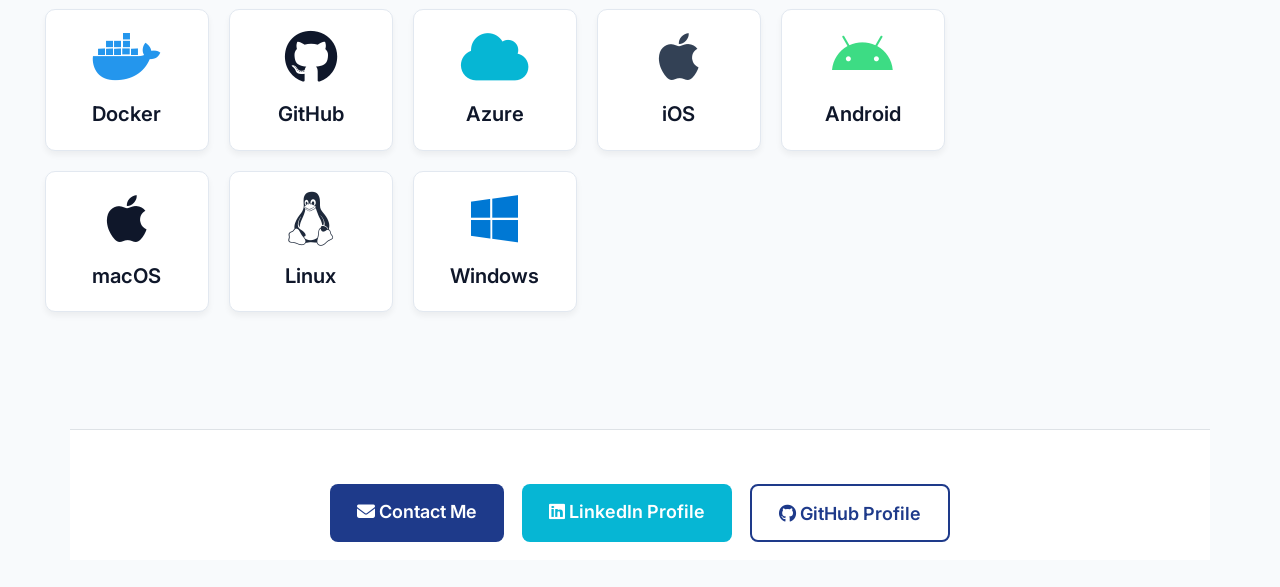
==== commit 65e592c5: "Cleaned up footer and removed duplicate buttons for various profiles" ====
--- a/index.html
+++ b/index.html
@@ -61,18 +61,6 @@
             Scrum leadership, and end-to-end delivery ownership across mobile, web, API,
             and cloud platforms.
           </p>
-          
-          <div class="cta-group">
-            <a href="mailto:tony.dail@gmail.com" class="btn-primary-custom">
-              <i class="fas fa-envelope"></i> Contact Me
-            </a>
-            <a href="https://www.linkedin.com/in/charlesadail" target="_blank" class="btn-secondary-custom">
-              <i class="fab fa-linkedin"></i> View LinkedIn
-            </a>
-            <a href="https://github.com/tonydail" target="_blank" class="btn-outline-custom">
-              <i class="fab fa-github"></i> GitHub Profile
-            </a>
-          </div>
         </div>
       </section>
       <section class="d-flex justify-content-center align-items-center my-5">
@@ -145,6 +133,10 @@
               <i class="fa-brands fa-github github-icon"></i>
               <span>GitHub</span>
             </div>
+                        <div class="skill-card">
+              <i class="fas fa-cloud" style="color: var(--secondary-teal);"></i>
+              <span>Azure</span>
+            </div>
             <div class="skill-card">
               <i class="fa-brands fa-apple apple-icon"></i>
               <span>iOS</span>
@@ -154,16 +146,16 @@
               <span>Android</span>
             </div>
             <div class="skill-card">
+              <i class="fa-brands fa-apple macos-icon"></i>
+              <span>macOS</span>
+            </div>
+            <div class="skill-card">
               <i class="fa-brands fa-linux linux-icon"></i>
               <span>Linux</span>
             </div>
             <div class="skill-card">
               <i class="fa-brands fa-windows windows-icon"></i>
               <span>Windows</span>
-            </div>
-            <div class="skill-card">
-              <i class="fas fa-cloud" style="color: var(--secondary-teal);"></i>
-              <span>Azure</span>
             </div>
           </div>
         </div>
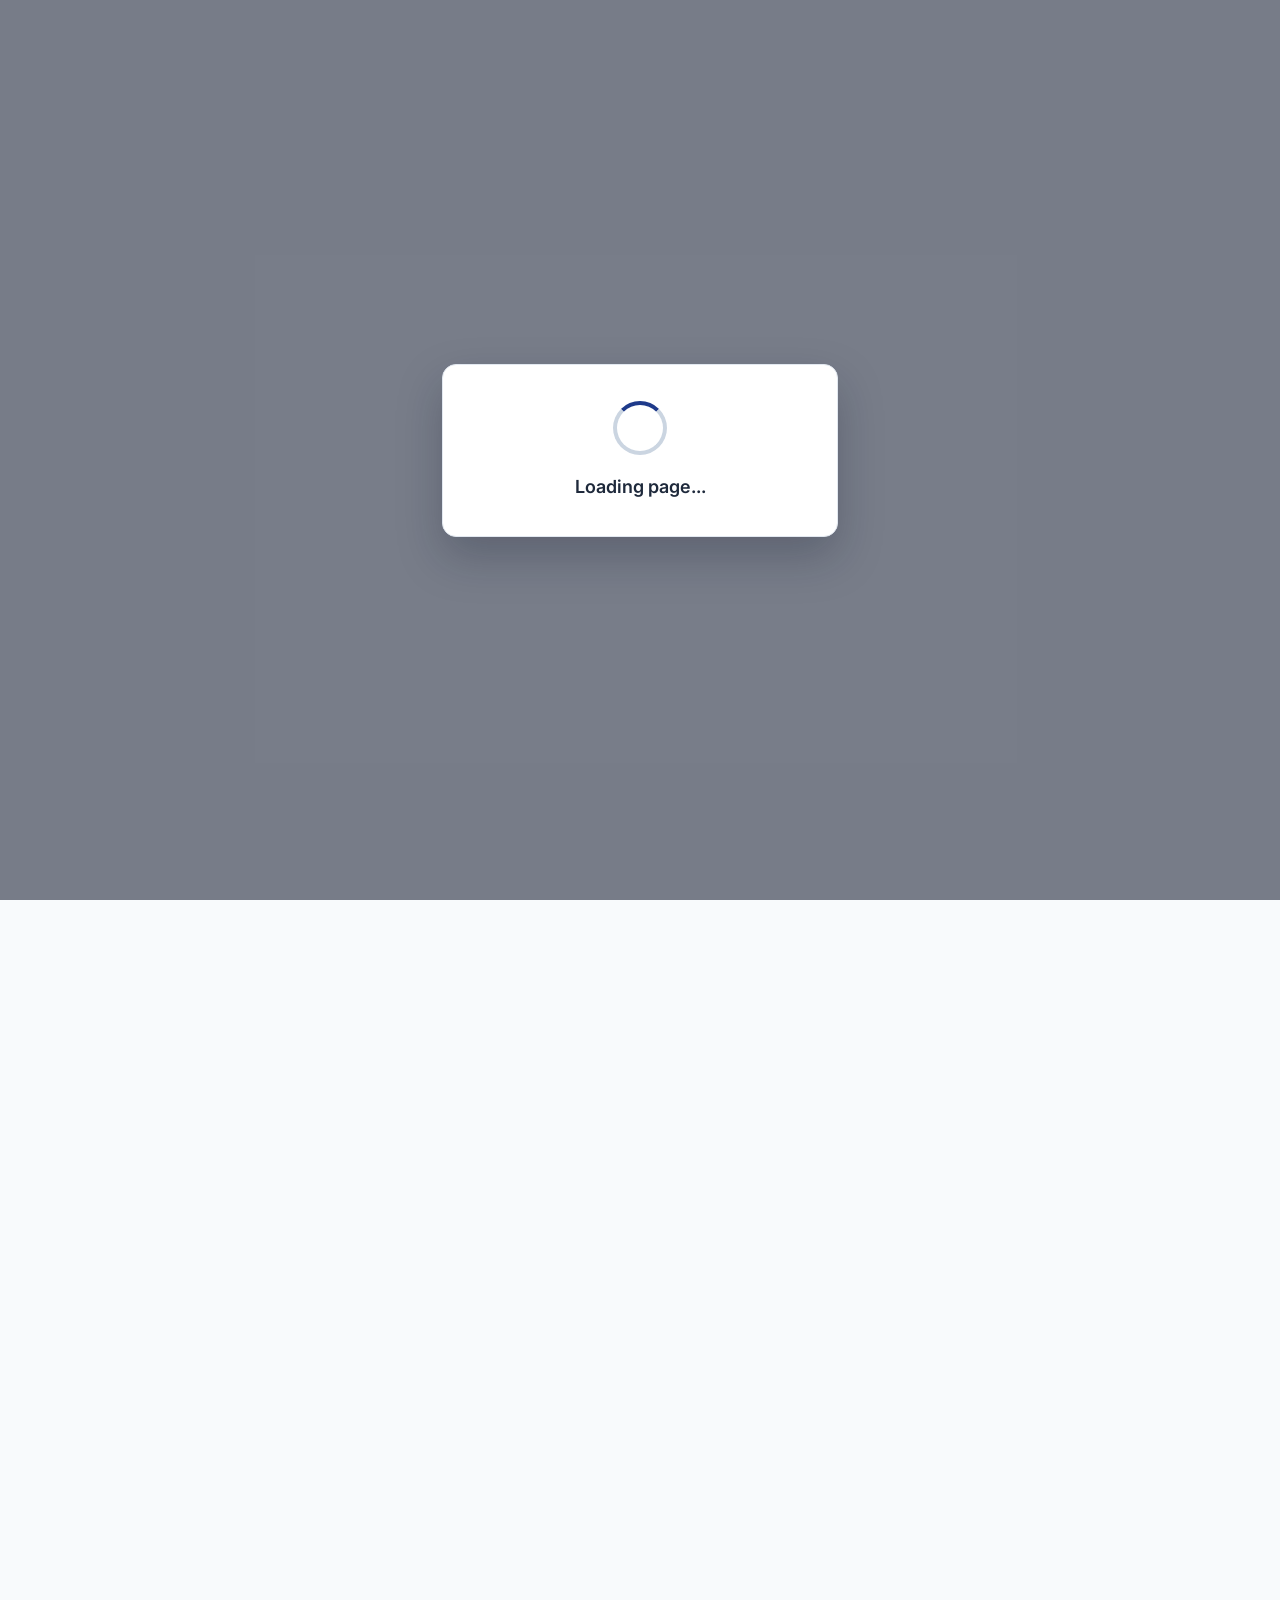
==== commit 1b3648f3: "Added project and blog lists pages with links to specific entries.  Added a loading logic to ensure " ====
--- a/index.html
+++ b/index.html
@@ -2,6 +2,7 @@
 <html lang="en">
   <head>
     <meta charset="UTF-8" />
+    <script src="scripts/page-loader-start.js?v=2"></script>
     <meta name="viewport" content="width=device-width, initial-scale=1.0" />
     <meta name="description" content="Charles Dail - Engineering leader with 25+ years modernizing healthcare software. Expert in cross-functional team leadership, software architecture, and agile delivery across mobile, web, API, and cloud platforms." />
     <meta name="keywords" content="engineering leader, software architect, healthcare technology, agile leadership, scrum master, full stack developer, mobile development, cloud architecture" />
@@ -38,9 +39,15 @@
       rel="stylesheet"
       href="https://cdnjs.cloudflare.com/ajax/libs/font-awesome/6.7.2/css/all.min.css"
     />
-    <link rel="stylesheet" href="styles/style.css" />
+    <link rel="stylesheet" href="styles/style.css?v=3" />
   </head>
   <body>
+    <div id="page-loader" class="page-loader" role="status" aria-live="polite">
+      <div class="page-loader-dialog">
+        <span class="page-loader-spinner" aria-hidden="true"></span>
+        <span>Loading page...</span>
+      </div>
+    </div>
     <div data-include="partials/header.html"></div>
     <main class="container-fluid px-1" role="main">
       <section class="hero-section">
@@ -169,5 +176,6 @@
       crossorigin="anonymous"
     ></script>
     <script src="scripts/includes.js"></script>
+    <script src="scripts/page-ready.js?v=2"></script>
   </body>
 </html>
--- a/styles/style.css
+++ b/styles/style.css
@@ -79,6 +79,68 @@
   min-height: 100vh;
   display: flex;
   flex-direction: column;
+}
+
+.page-loading body {
+  overflow: hidden;
+}
+
+.page-loading body > :not(.page-loader) {
+  visibility: hidden;
+}
+
+.page-loader {
+  display: none;
+}
+
+.page-loading .page-loader {
+  align-items: center;
+  background: rgba(15, 23, 42, 0.55);
+  display: flex;
+  inset: 0;
+  justify-content: center;
+  padding: 1.5rem;
+  position: fixed;
+  z-index: 9999;
+}
+
+.page-loader-dialog {
+  align-items: center;
+  background: var(--bg-primary);
+  border: 1px solid var(--gray-200);
+  border-radius: 14px;
+  box-shadow: 0 20px 45px rgba(15, 23, 42, 0.25);
+  color: var(--primary-blue-dark);
+  display: flex;
+  flex-direction: column;
+  font-size: var(--font-lg);
+  font-weight: var(--font-weight-semibold);
+  gap: 1rem;
+  max-width: 22rem;
+  padding: 2rem;
+  text-align: center;
+  width: 100%;
+}
+
+.page-loader-spinner {
+  animation: page-loader-spin 0.8s linear infinite;
+  border: 4px solid var(--gray-300);
+  border-radius: 50%;
+  border-top-color: var(--primary-blue);
+  height: 3rem;
+  width: 3rem;
+}
+
+@keyframes page-loader-spin {
+  to {
+    transform: rotate(360deg);
+  }
+}
+
+@media (prefers-reduced-motion: reduce) {
+  .page-loader-spinner {
+    animation: none;
+  }
 }
 
 main {
@@ -409,6 +471,8 @@
   border: 1px solid var(--gray-200);
   border-radius: 12px;
   overflow: hidden;
+  display: flex;
+  flex-direction: column;
   transition: all 0.3s ease;
   box-shadow: 0 2px 8px rgba(0, 0, 0, 0.05);
 }
@@ -429,18 +493,36 @@
 }
 
 .portfolio-icon {
+  align-items: center;
   font-size: 2rem;
   color: var(--secondary-teal-light);
-}
-
+  display: inline-flex;
+  flex: 0 0 2rem;
+  height: 2rem;
+  justify-content: center;
+  line-height: 1;
+  width: 2rem;
+}
+
+.portfolio-card-title,
+.portfolio-card-header h2,
 .portfolio-card-header h3 {
+  align-items: center;
+  display: flex;
+  line-height: 1.2;
   margin: 0;
   font-size: var(--font-xl);
-  color: white;
+  color: #ffffff !important;
+  -webkit-text-fill-color: #ffffff !important;
+}
+
+.blog-card-header {
+  background: linear-gradient(135deg, var(--primary-blue-dark) 0%, var(--accent-purple) 100%);
 }
 
 .portfolio-card-body {
   padding: 1.5rem;
+  flex: 1;
 }
 
 .portfolio-card-body p {
@@ -488,6 +570,150 @@
   font-size: var(--font-sm);
 }
 
+.content-status {
+  background: var(--bg-primary);
+  border: 1px solid var(--gray-200);
+  border-radius: 12px;
+  color: var(--text-secondary);
+  margin-top: 2rem;
+  padding: 2rem;
+  text-align: center;
+}
+
+.content-status-error {
+  border-left: 4px solid var(--error);
+}
+
+.content-status-empty {
+  border-left: 4px solid var(--info);
+}
+
+.content-status-title {
+  color: var(--primary-blue-dark);
+  font-size: var(--font-2xl);
+  margin-bottom: 1rem;
+}
+
+.content-status p {
+  margin-bottom: 1.5rem;
+}
+
+.project-back-link {
+  display: inline-flex;
+  align-items: center;
+  gap: 0.5rem;
+  font-weight: var(--font-weight-semibold);
+  margin-bottom: 1.5rem;
+}
+
+.project-detail {
+  background: var(--bg-primary);
+  border: 1px solid var(--gray-200);
+  border-radius: 12px;
+  box-shadow: 0 2px 8px rgba(0, 0, 0, 0.05);
+  padding: 2rem;
+}
+
+.project-summary {
+  color: var(--text-secondary);
+  font-size: var(--font-xl);
+  line-height: var(--line-height-relaxed);
+  margin-bottom: 1.5rem;
+}
+
+.project-section {
+  margin-top: 2rem;
+}
+
+.project-section .page-content:last-child {
+  margin-bottom: 0;
+}
+
+.project-actions {
+  display: flex;
+  flex-wrap: wrap;
+  gap: 1rem;
+  margin-bottom: 2rem;
+}
+
+.project-highlights {
+  color: var(--text-secondary);
+  font-size: var(--font-lg);
+  line-height: var(--line-height-relaxed);
+  margin-bottom: 0;
+  padding-left: 1.5rem;
+}
+
+.project-highlights li {
+  margin-bottom: 0.75rem;
+}
+
+.project-tech-tags {
+  margin-bottom: 0;
+}
+
+.project-gallery {
+  display: grid;
+  grid-template-columns: repeat(auto-fit, minmax(280px, 1fr));
+  gap: 1.5rem;
+}
+
+.project-image {
+  background: var(--bg-secondary);
+  border: 1px solid var(--gray-200);
+  border-radius: 10px;
+  margin: 0;
+  overflow: hidden;
+}
+
+.project-image img {
+  display: block;
+  height: auto;
+  width: 100%;
+}
+
+.project-image figcaption {
+  color: var(--text-muted);
+  font-size: var(--font-sm);
+  padding: 0.75rem 1rem;
+}
+
+.blog-metadata,
+.blog-post-metadata {
+  color: var(--text-muted);
+  font-size: var(--font-sm);
+  font-weight: var(--font-weight-medium);
+}
+
+.portfolio-card-body .blog-metadata {
+  color: var(--text-muted);
+  font-size: var(--font-sm);
+  margin-bottom: 0.75rem;
+}
+
+.blog-post-metadata {
+  margin-bottom: 1rem;
+}
+
+.blog-post-tags {
+  border-bottom: 1px solid var(--gray-200);
+  margin-bottom: 2rem;
+  padding-bottom: 1.5rem;
+}
+
+.blog-post-section {
+  max-width: 850px;
+}
+
+.btn-primary-custom:focus-visible,
+.btn-secondary-custom:focus-visible,
+.btn-outline-custom:focus-visible,
+.project-back-link:focus-visible,
+.nav-link-custom:focus-visible {
+  outline: 3px solid var(--primary-blue);
+  outline-offset: 3px;
+}
+
 /* Header and Navigation */
 header {
   background: var(--bg-primary);
@@ -557,4 +783,22 @@
   .portfolio-grid {
     grid-template-columns: 1fr;
   }
-}
+
+  .project-detail {
+    padding: 1.25rem;
+  }
+
+  .project-actions {
+    flex-direction: column;
+  }
+
+  .project-actions .btn-primary-custom,
+  .project-actions .btn-secondary-custom {
+    text-align: center;
+    width: 100%;
+  }
+
+  .project-gallery {
+    grid-template-columns: 1fr;
+  }
+}
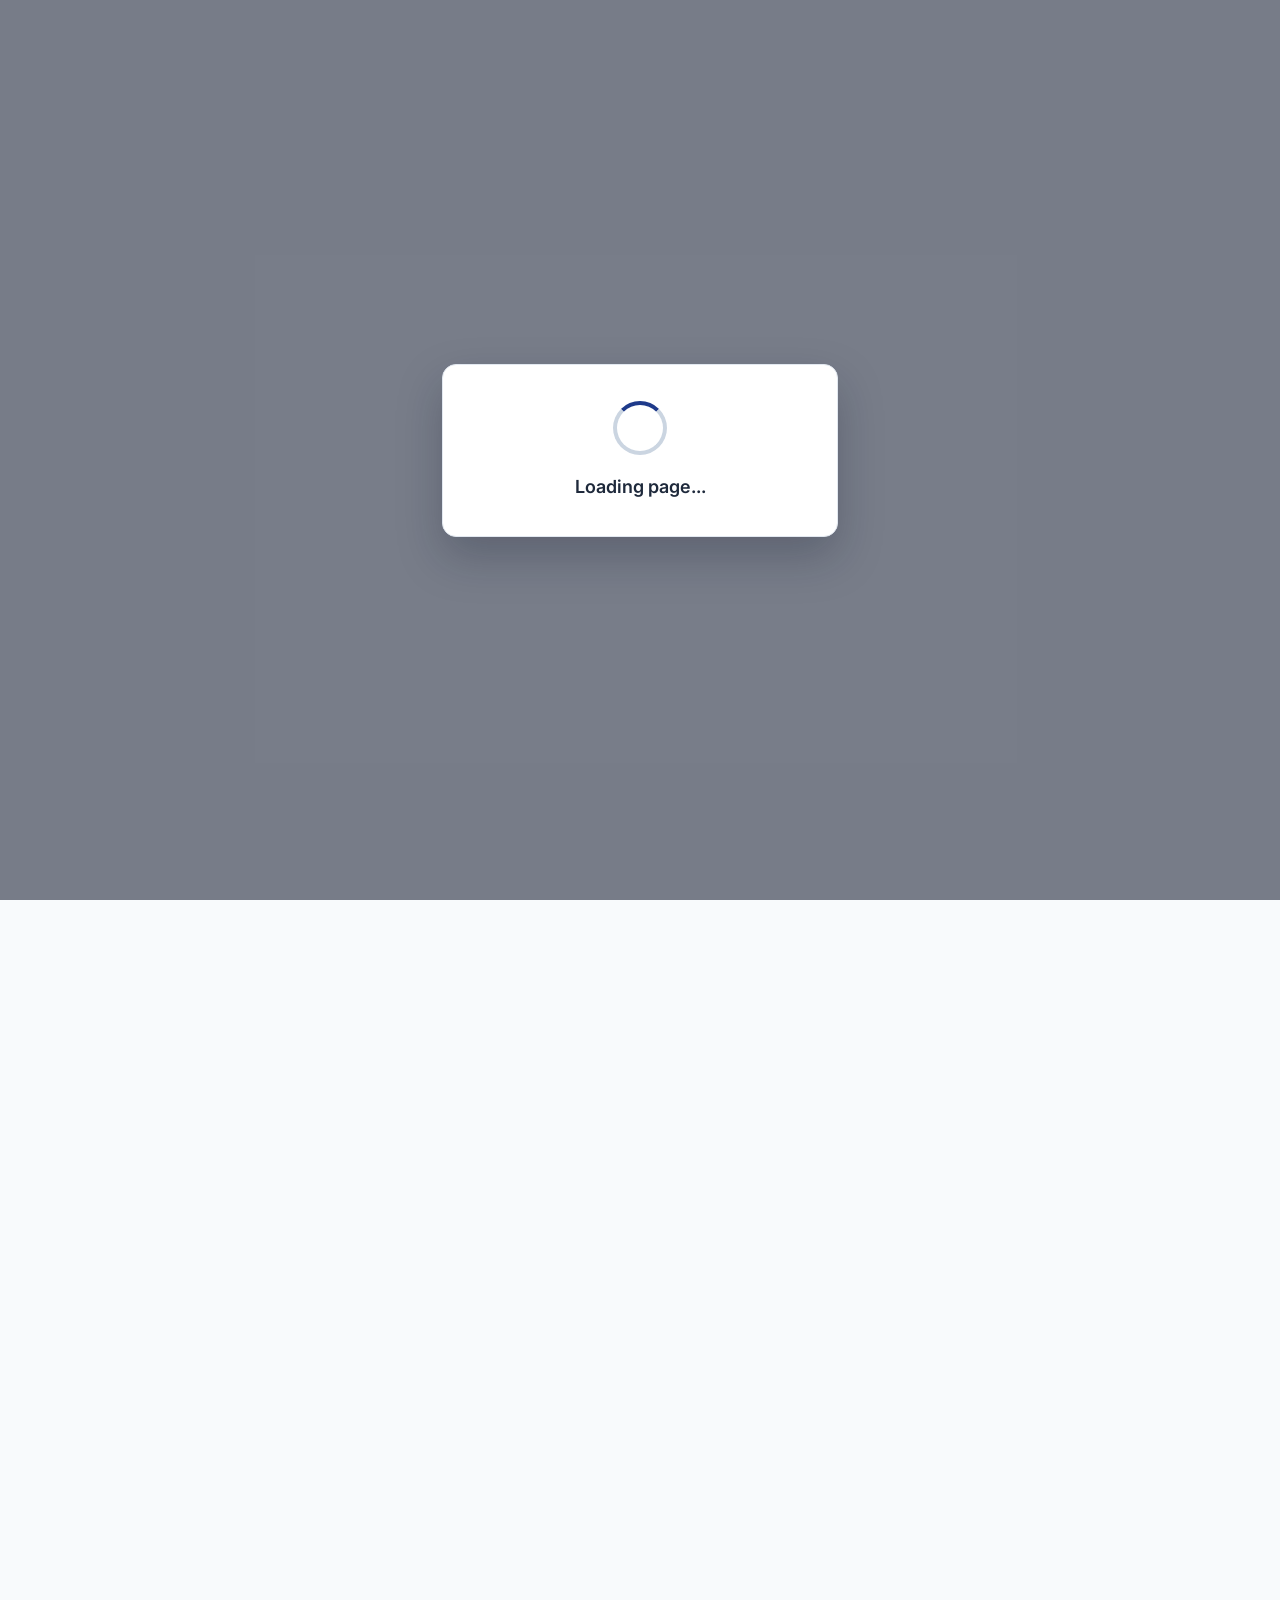
==== commit 03b30e32: "Added resume and updated landing page." ====
--- a/index.html
+++ b/index.html
@@ -39,7 +39,7 @@
       rel="stylesheet"
       href="https://cdnjs.cloudflare.com/ajax/libs/font-awesome/6.7.2/css/all.min.css"
     />
-    <link rel="stylesheet" href="styles/style.css?v=3" />
+    <link rel="stylesheet" href="styles/style.css?v=4" />
   </head>
   <body>
     <div id="page-loader" class="page-loader" role="status" aria-live="polite">
@@ -53,7 +53,7 @@
       <section class="hero-section">
         <div class="container px-4">
           <p class="hero-headline color-primary">Charles Dail</p>
-          <p class="hero-subheadline color-secondary">Engineering Leader | Healthcare Tech Innovator</p>
+          <p class="hero-subheadline color-secondary">Principal Software Engineer | Healthcare Tech Innovator</p>
           
           <div class="hero-metrics">
             <span class="hero-metric"><i class="fas fa-clock"></i> 25+ Years Experience</span>
@@ -73,97 +73,116 @@
       <section class="d-flex justify-content-center align-items-center my-5">
         <div class="skills-section">
           <h2 class="text-center mb-4 color-primary">Technical Expertise</h2>
-          
-          <h3 class="skills-category-title">Leadership & Methodology</h3>
-          <div class="skills-container">
-            <div class="skill-card">
-              <i class="fas fa-users-cog" style="color: var(--accent-purple);"></i>
-              <span>Scrum Master</span>
-            </div>
-            <div class="skill-card">
-              <i class="fas fa-project-diagram" style="color: var(--accent-purple);"></i>
-              <span>Agile Leadership</span>
-            </div>
-            <div class="skill-card">
-              <i class="fa-brands fa-atlassian atlassian-icon"></i>
-              <span>Atlassian Suite</span>
-            </div>
-            <div class="skill-card">
-              <i class="fas fa-sitemap" style="color: var(--accent-purple);"></i>
-              <span>Architecture</span>
-            </div>
-          </div>
-
-          <h3 class="skills-category-title">Backend & Database</h3>
-          <div class="skills-container">
-            <div class="skill-card">
-              <i class="fas fa-code" style="color: var(--accent-purple);"></i>
-              <span>.NET / C#</span>
-            </div>
-            <div class="skill-card">
-              <i class="fa-brands fa-node-js node-icon"></i>
-              <span>Node.js</span>
-            </div>
-            <div class="skill-card">
-              <i class="fas fa-database" style="color: var(--primary-blue);"></i>
-              <span>SQL Server</span>
-            </div>
-            <div class="skill-card">
-              <i class="fas fa-database" style="color: var(--primary-blue);"></i>
-              <span>PostgreSQL</span>
-            </div>
-          </div>
-
-          <h3 class="skills-category-title">Frontend</h3>
-          <div class="skills-container">
-            <div class="skill-card">
-              <i class="fa-brands fa-html5 html-icon"></i>
-              <span>HTML5</span>
-            </div>
-            <div class="skill-card">
-              <i class="fa-brands fa-css3-alt css-icon"></i>
-              <span>CSS3</span>
-            </div>
-            <div class="skill-card">
-              <i class="fa-brands fa-js js-icon"></i>
-              <span>JavaScript</span>
-            </div>
-          </div>
-
-          <h3 class="skills-category-title">Cloud, DevOps & Platforms</h3>
-          <div class="skills-container">
-            <div class="skill-card">
-              <i class="fa-brands fa-docker docker-icon"></i>
-              <span>Docker</span>
-            </div>
-            <div class="skill-card">
-              <i class="fa-brands fa-github github-icon"></i>
-              <span>GitHub</span>
-            </div>
-                        <div class="skill-card">
-              <i class="fas fa-cloud" style="color: var(--secondary-teal);"></i>
-              <span>Azure</span>
-            </div>
-            <div class="skill-card">
-              <i class="fa-brands fa-apple apple-icon"></i>
-              <span>iOS</span>
-            </div>
-            <div class="skill-card">
-              <i class="fa-brands fa-android android-icon"></i>
-              <span>Android</span>
-            </div>
-            <div class="skill-card">
-              <i class="fa-brands fa-apple macos-icon"></i>
-              <span>macOS</span>
-            </div>
-            <div class="skill-card">
-              <i class="fa-brands fa-linux linux-icon"></i>
-              <span>Linux</span>
-            </div>
-            <div class="skill-card">
-              <i class="fa-brands fa-windows windows-icon"></i>
-              <span>Windows</span>
-            </div>
+
+          <div class="expertise-grid">
+            <article class="expertise-card">
+              <h3><i class="fas fa-code" aria-hidden="true"></i> Programming Languages</h3>
+              <ul class="expertise-list">
+                <li>C#</li>
+                <li>JavaScript</li>
+                <li>TypeScript</li>
+                <li>SQL</li>
+                <li>Pascal (Delphi)</li>
+              </ul>
+            </article>
+
+            <article class="expertise-card">
+              <h3><i class="fas fa-sitemap" aria-hidden="true"></i> Backend &amp; Architecture</h3>
+              <ul class="expertise-list">
+                <li>Microservices</li>
+                <li>Apache Kafka</li>
+                <li>Debezium</li>
+                <li>Transactional Outbox Pattern</li>
+                <li>Node.js</li>
+                <li>Express</li>
+                <li>ASP.NET</li>
+                <li>Web API</li>
+                <li>RESTful API Design</li>
+                <li>Orchestration Patterns</li>
+                <li>JWT Authentication</li>
+                <li>OAuth2</li>
+                <li>EHR Web API</li>
+              </ul>
+            </article>
+
+            <article class="expertise-card">
+              <h3><i class="fas fa-display" aria-hidden="true"></i> Frontend Development</h3>
+              <ul class="expertise-list">
+                <li>Ember.js</li>
+                <li>HTML5</li>
+                <li>CSS</li>
+                <li>WinForms</li>
+                <li>WPF</li>
+              </ul>
+            </article>
+
+            <article class="expertise-card">
+              <h3><i class="fas fa-cloud" aria-hidden="true"></i> Cloud &amp; DevOps</h3>
+              <ul class="expertise-list">
+                <li>Azure</li>
+                <li>Azure App Services</li>
+                <li>Azure Key Vault</li>
+                <li>Azure Relay</li>
+                <li>Docker</li>
+                <li>Development Containers</li>
+                <li>GitHub</li>
+                <li>Azure DevOps Server</li>
+                <li>CI/CD Pipelines</li>
+              </ul>
+            </article>
+
+            <article class="expertise-card">
+              <h3><i class="fas fa-screwdriver-wrench" aria-hidden="true"></i> Tools &amp; Infrastructure</h3>
+              <ul class="expertise-list">
+                <li>Jira</li>
+                <li>Confluence</li>
+                <li>Proxmox VE</li>
+              </ul>
+            </article>
+
+            <article class="expertise-card">
+              <h3><i class="fas fa-list-check" aria-hidden="true"></i> Methodologies &amp; Software Practice</h3>
+              <ul class="expertise-list">
+                <li>Test-Driven Development (TDD)</li>
+                <li>Agile/Scrum</li>
+              </ul>
+            </article>
+
+            <article class="expertise-card">
+              <h3><i class="fas fa-laptop" aria-hidden="true"></i> Operating Systems</h3>
+              <ul class="expertise-list">
+                <li>macOS</li>
+                <li>Linux</li>
+                <li>Windows</li>
+              </ul>
+            </article>
+
+            <article class="expertise-card">
+              <h3><i class="fas fa-people-group" aria-hidden="true"></i> Leadership</h3>
+              <ul class="expertise-list">
+                <li>Servant Leadership</li>
+                <li>Mentoring &amp; Coaching</li>
+                <li>Cross-team Collaboration</li>
+                <li>Team Resilience</li>
+              </ul>
+            </article>
+
+            <article class="expertise-card expertise-card-wide">
+              <h3><i class="fas fa-heart-pulse" aria-hidden="true"></i> Healthcare Technologies</h3>
+              <ul class="expertise-list">
+                <li>CCD/CDA</li>
+                <li>EPCS</li>
+                <li>HIPAA Compliance</li>
+                <li>PHI Protection</li>
+                <li>Clinical Workflows</li>
+                <li>EHR Systems</li>
+                <li>Audit Logging</li>
+                <li>Secure Clinical Data Exchange</li>
+                <li>HL7/FHIR Familiarity</li>
+                <li>Clinical Decision Support (CDS)</li>
+                <li>Azure Key Vault (PHI Security)</li>
+              </ul>
+            </article>
           </div>
         </div>
       </section>
@@ -176,6 +195,6 @@
       crossorigin="anonymous"
     ></script>
     <script src="scripts/includes.js"></script>
-    <script src="scripts/page-ready.js?v=2"></script>
+    <script src="scripts/page-ready.js?v=3"></script>
   </body>
 </html>
--- a/styles/style.css
+++ b/styles/style.css
@@ -217,83 +217,58 @@
   margin-bottom: 1.5rem;
 }
 
-.skills-container {
+.expertise-grid {
   display: grid;
-  grid-template-columns: repeat(auto-fit, minmax(150px, 1fr));
-  gap: 20px;
+  grid-template-columns: repeat(2, minmax(0, 1fr));
+  gap: 1.5rem;
   width: 100%;
-  max-width: 900px;
-}
-
-.skill-card {
+}
+
+.expertise-card {
   background: var(--bg-primary);
-  padding: 20px;
-  border-radius: 10px;
+  border: 1px solid var(--gray-200);
+  border-radius: 12px;
+  box-shadow: 0 4px 6px rgba(0, 0, 0, 0.05);
+  padding: 1.5rem;
+}
+
+.expertise-card-wide {
+  grid-column: 1 / -1;
+}
+
+.expertise-card h3 {
+  align-items: center;
+  border-bottom: 2px solid var(--secondary-teal);
+  display: flex;
+  font-size: var(--font-xl);
+  gap: 0.75rem;
+  margin-bottom: 1rem;
+  padding-bottom: 0.75rem;
+}
+
+.expertise-card h3 i {
+  color: var(--accent-purple);
+  flex: 0 0 1.5rem;
   text-align: center;
-  box-shadow: 0 4px 6px rgba(0, 0, 0, 0.05);
-  transition:
-    transform 0.2s ease,
-    box-shadow 0.2s ease;
-  border: 1px solid var(--gray-200);
-}
-
-.skill-card:hover {
-  transform: translateY(-5px);
-  box-shadow: 0 8px 15px rgba(0, 0, 0, 0.1);
-  border-color: var(--secondary-teal);
-}
-
-.skill-card i {
-  font-size: 3rem;
-  margin-bottom: 15px;
-}
-
-.skill-card span {
-  display: block;
-  font-weight: var(--font-weight-semibold);
-  font-size: var(--font-lg);
-  color: var(--text-primary);
-}
-
-/* Brand Colors for Icons */
-.html-icon {
-  color: var(--html-color);
-}
-.css-icon {
-  color: var(--css-color);
-}
-.js-icon {
-  color: var(--js-color);
-}
-.react-icon {
-  color: var(--react-color);
-}
-.node-icon {
-  color: var(--node-color);
-}
-.python-icon {
-  color: var(--python-color);
-}
-.linux-icon {
-  color: var(--gray-800);
-}
-.apple-icon {
-  color: var(--gray-700);
-}
-.windows-icon {
-  color: #0078D4;
-}
-.android-icon {
-  color: #3DDC84;
-}
-.docker-icon {
-  color: #2496ED;
-}
-.atlassian-icon {
-  color: #0052CC;
-}
-.github-icon {
-  color: var(--gray-900);
+}
+
+.expertise-list {
+  display: flex;
+  flex-wrap: wrap;
+  gap: 0.625rem;
+  list-style: none;
+  margin: 0;
+  padding: 0;
+}
+
+.expertise-list li {
+  background: var(--bg-tertiary);
+  border: 1px solid var(--gray-300);
+  border-radius: 6px;
+  color: var(--primary-blue);
+  font-size: var(--font-sm);
+  font-weight: var(--font-weight-medium);
+  padding: 0.4rem 0.75rem;
 }
 
 /* Buttons and CTAs */
@@ -435,17 +410,38 @@
 
 /* About Page Sections */
 .about-summary {
+  align-items: center;
   background: var(--bg-tertiary);
+  border-left: 4px solid var(--secondary-teal);
+  border-radius: 12px;
+  display: flex;
+  gap: 2rem;
+  margin-bottom: 2rem;
   padding: 2rem;
-  border-radius: 12px;
-  margin-bottom: 2rem;
-  border-left: 4px solid var(--secondary-teal);
+}
+
+.about-profile-image {
+  border: 4px solid var(--bg-primary);
+  border-radius: 50%;
+  box-shadow: 0 4px 14px rgba(15, 23, 42, 0.18);
+  flex: 0 0 160px;
+  height: 160px;
+  object-fit: cover;
+  width: 160px;
+}
+
+.about-summary-content {
+  flex: 1;
 }
 
 .about-summary h2 {
   font-size: var(--font-2xl);
   color: var(--primary-blue);
   margin-bottom: 1rem;
+}
+
+.about-summary .page-content {
+  margin-bottom: 0;
 }
 
 .section-heading {
@@ -705,6 +701,41 @@
   max-width: 850px;
 }
 
+.resume-viewer {
+  background: var(--bg-primary);
+  border: 1px solid var(--gray-200);
+  border-radius: 12px;
+  box-shadow: 0 2px 8px rgba(0, 0, 0, 0.05);
+  overflow: hidden;
+}
+
+.resume-actions {
+  align-items: center;
+  background: var(--bg-secondary);
+  border-bottom: 1px solid var(--gray-200);
+  display: flex;
+  flex-wrap: wrap;
+  gap: 1rem;
+  padding: 1rem;
+}
+
+.resume-pages {
+  align-items: center;
+  background: var(--gray-300);
+  display: flex;
+  flex-direction: column;
+  gap: 1rem;
+  padding: 1rem;
+}
+
+.resume-page {
+  background: white;
+  box-shadow: 0 4px 16px rgba(15, 23, 42, 0.18);
+  display: block;
+  height: auto !important;
+  max-width: 100%;
+}
+
 .btn-primary-custom:focus-visible,
 .btn-secondary-custom:focus-visible,
 .btn-outline-custom:focus-visible,
@@ -784,6 +815,26 @@
     grid-template-columns: 1fr;
   }
 
+  .expertise-grid {
+    grid-template-columns: 1fr;
+  }
+
+  .expertise-card-wide {
+    grid-column: auto;
+  }
+
+  .about-summary {
+    align-items: center;
+    flex-direction: column;
+    text-align: center;
+  }
+
+  .about-profile-image {
+    flex-basis: 140px;
+    height: 140px;
+    width: 140px;
+  }
+
   .project-detail {
     padding: 1.25rem;
   }
@@ -801,4 +852,13 @@
   .project-gallery {
     grid-template-columns: 1fr;
   }
-}
+
+  .resume-actions {
+    align-items: stretch;
+    flex-direction: column;
+  }
+
+  .resume-pages {
+    padding: 0.5rem;
+  }
+}
